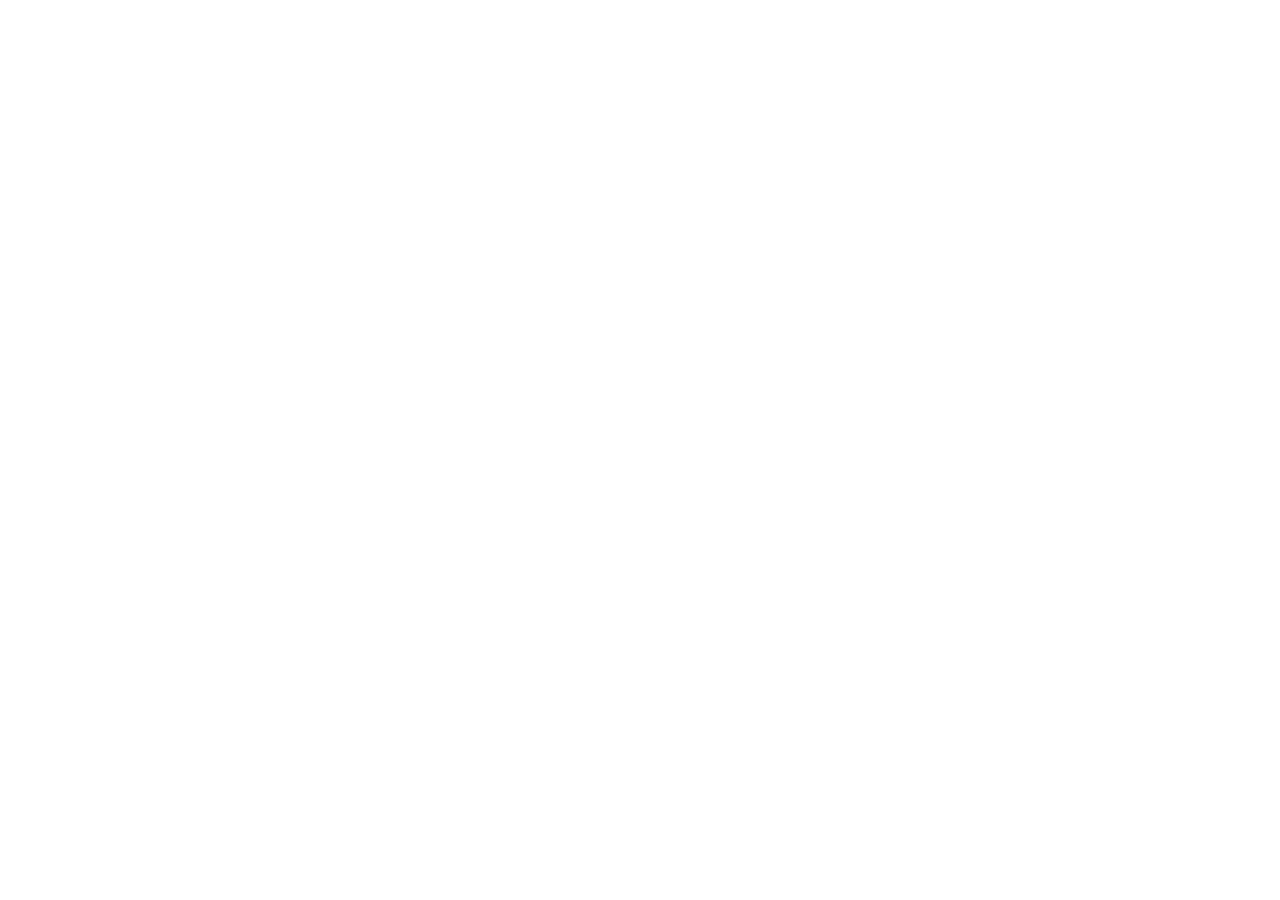
==== index.html @ 00ffcc56 "Subindo estrutura das pastas" ====
<!DOCTYPE html>
<html lang="en">

<head>
    <meta charset="UTF-8">
    <meta name="viewport" content="width=device-width, initial-scale=1.0">
    <title>Exercícios DS2</title>
    <link rel="stylesheet" href="style.css">
</head>

<body>





</body>
</html>
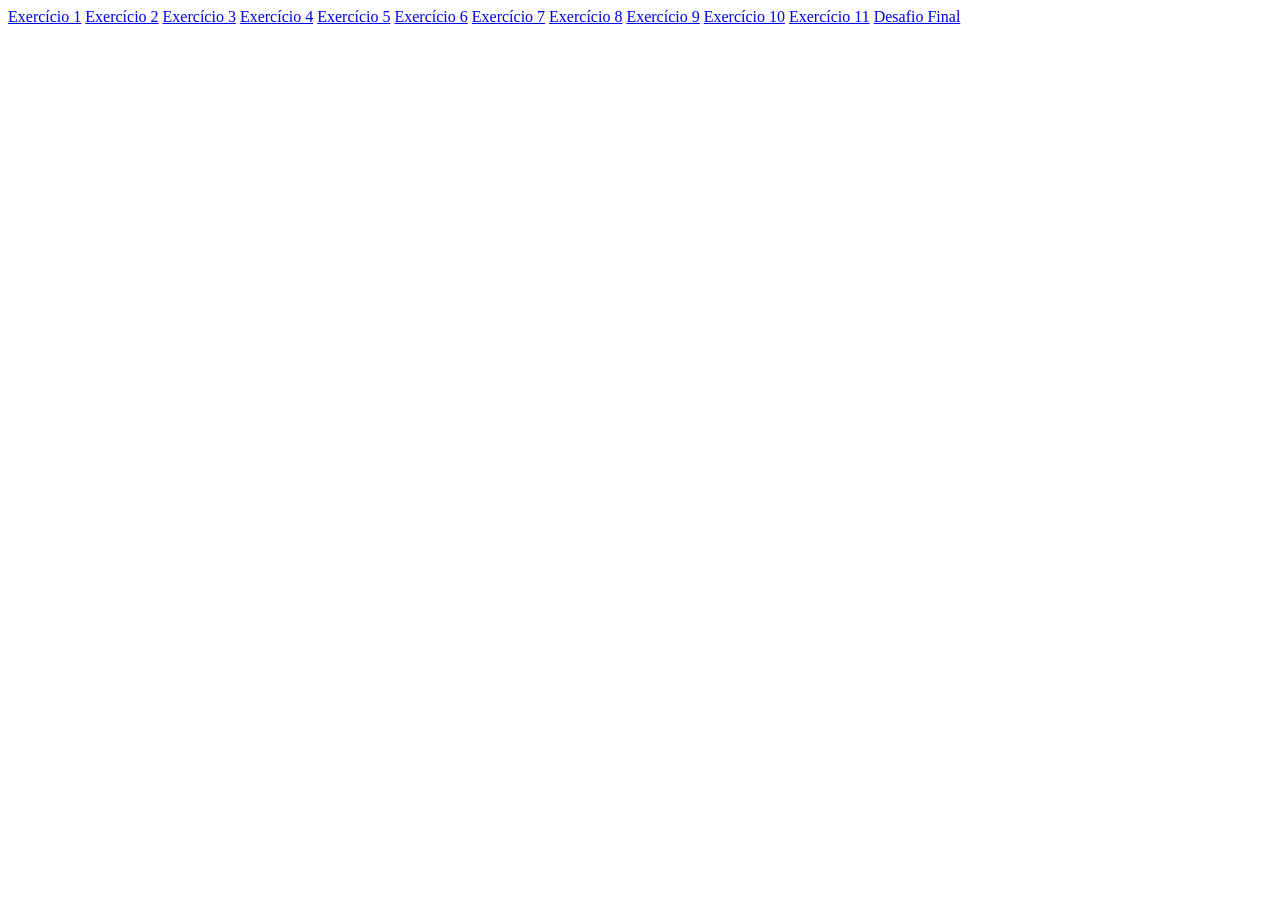
==== commit 95e54455: "docs: explica páginas estáticas e dinâmicas Subindo todas os arquivos das atividades para compor arq" ====
--- a/index.html
+++ b/index.html
@@ -1,18 +1,23 @@
 <!DOCTYPE html>
 <html lang="en">
-
 <head>
     <meta charset="UTF-8">
     <meta name="viewport" content="width=device-width, initial-scale=1.0">
-    <title>Exercícios DS2</title>
-    <link rel="stylesheet" href="style.css">
+    <title>Document</title>
 </head>
-
 <body>
-
-
-
-
-
+    <a href="exercicio1.html">Exercício 1</a>
+    <a href="exercicio2.html">Exercício 2</a>
+    <a href="exercicio3.html">Exercício 3</a>
+    <a href="exercicio4.html">Exercício 4</a>
+    <a href="exercicio5.html">Exercício 5</a>
+    <a href="exercicio6.html">Exercício 6</a>
+    <a href="exercicio7.html">Exercício 7</a>
+    <a href="exercicio8.html">Exercício 8</a>
+    <a href="exercicio9.html">Exercício 9</a>
+    <a href="exercicio10.html">Exercício 10</a>
+    <a href="exercicio11.html">Exercício 11</a>
+    <a href="dessafio_final.html">Desafio Final</a>
+    
 </body>
 </html>
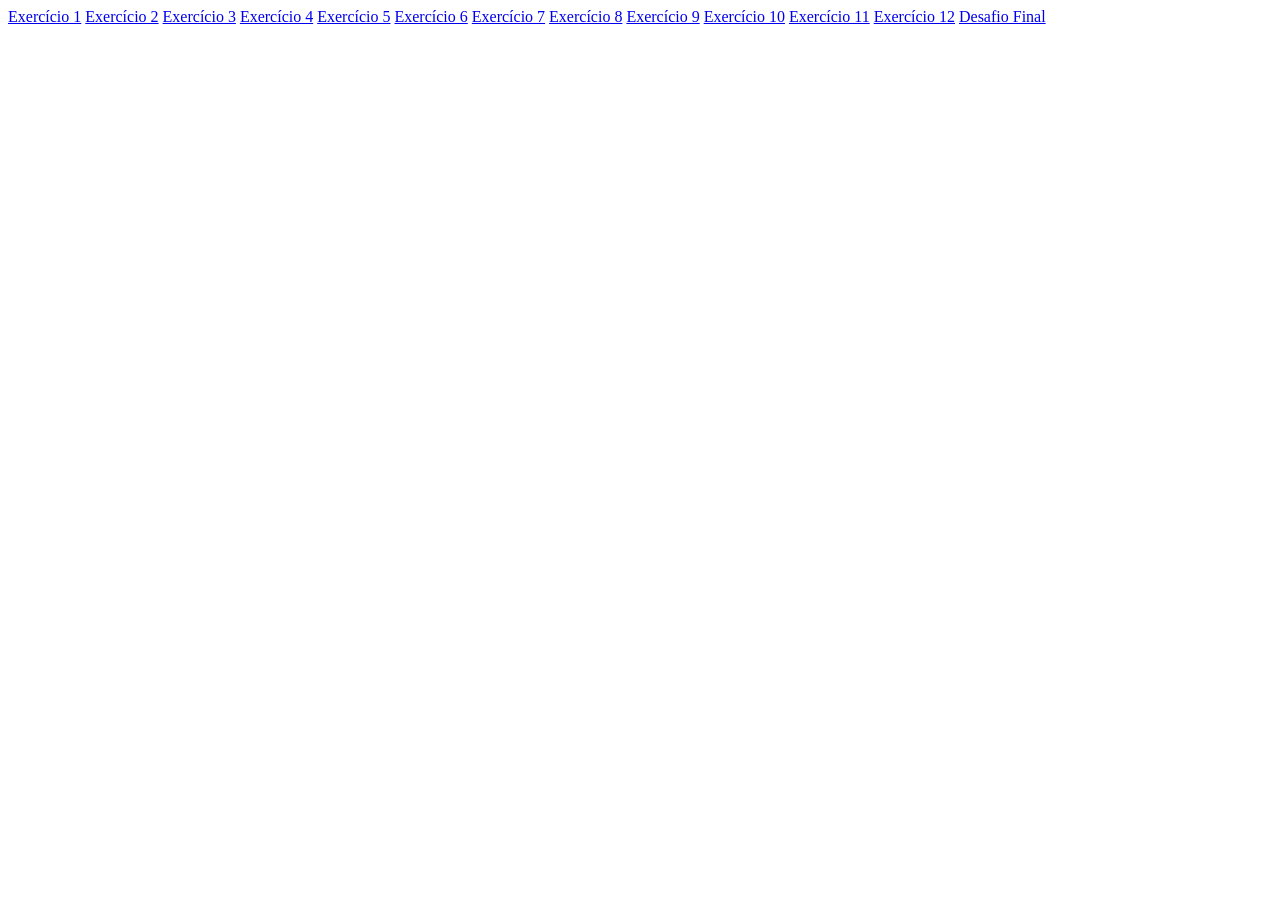
==== commit 94034b47: "feat: processa numeros com laco while" ====
--- a/index.html
+++ b/index.html
@@ -17,6 +17,7 @@
     <a href="exercicio9.html">Exercício 9</a>
     <a href="exercicio10.html">Exercício 10</a>
     <a href="exercicio11.html">Exercício 11</a>
+    <a href="exercicio12.html">Exercício 12</a>
     <a href="dessafio_final.html">Desafio Final</a>
     
 </body>
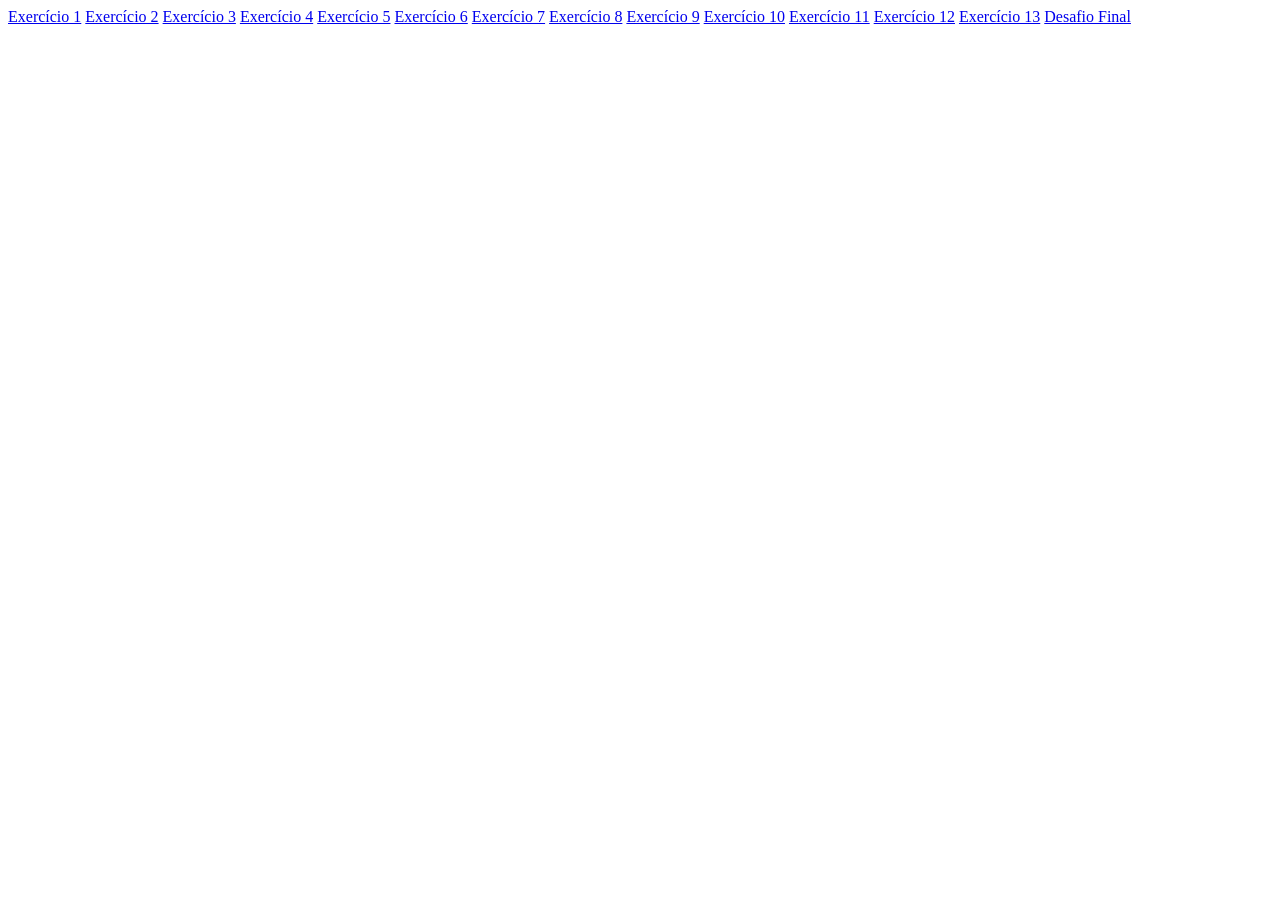
==== commit cc5d1dec: "refactor: organiza calculos em funcoes reutilizaveis" ====
--- a/index.html
+++ b/index.html
@@ -18,6 +18,7 @@
     <a href="exercicio10.html">Exercício 10</a>
     <a href="exercicio11.html">Exercício 11</a>
     <a href="exercicio12.html">Exercício 12</a>
+    <a href="exercicio13.html">Exercício 13</a>
     <a href="dessafio_final.html">Desafio Final</a>
     
 </body>
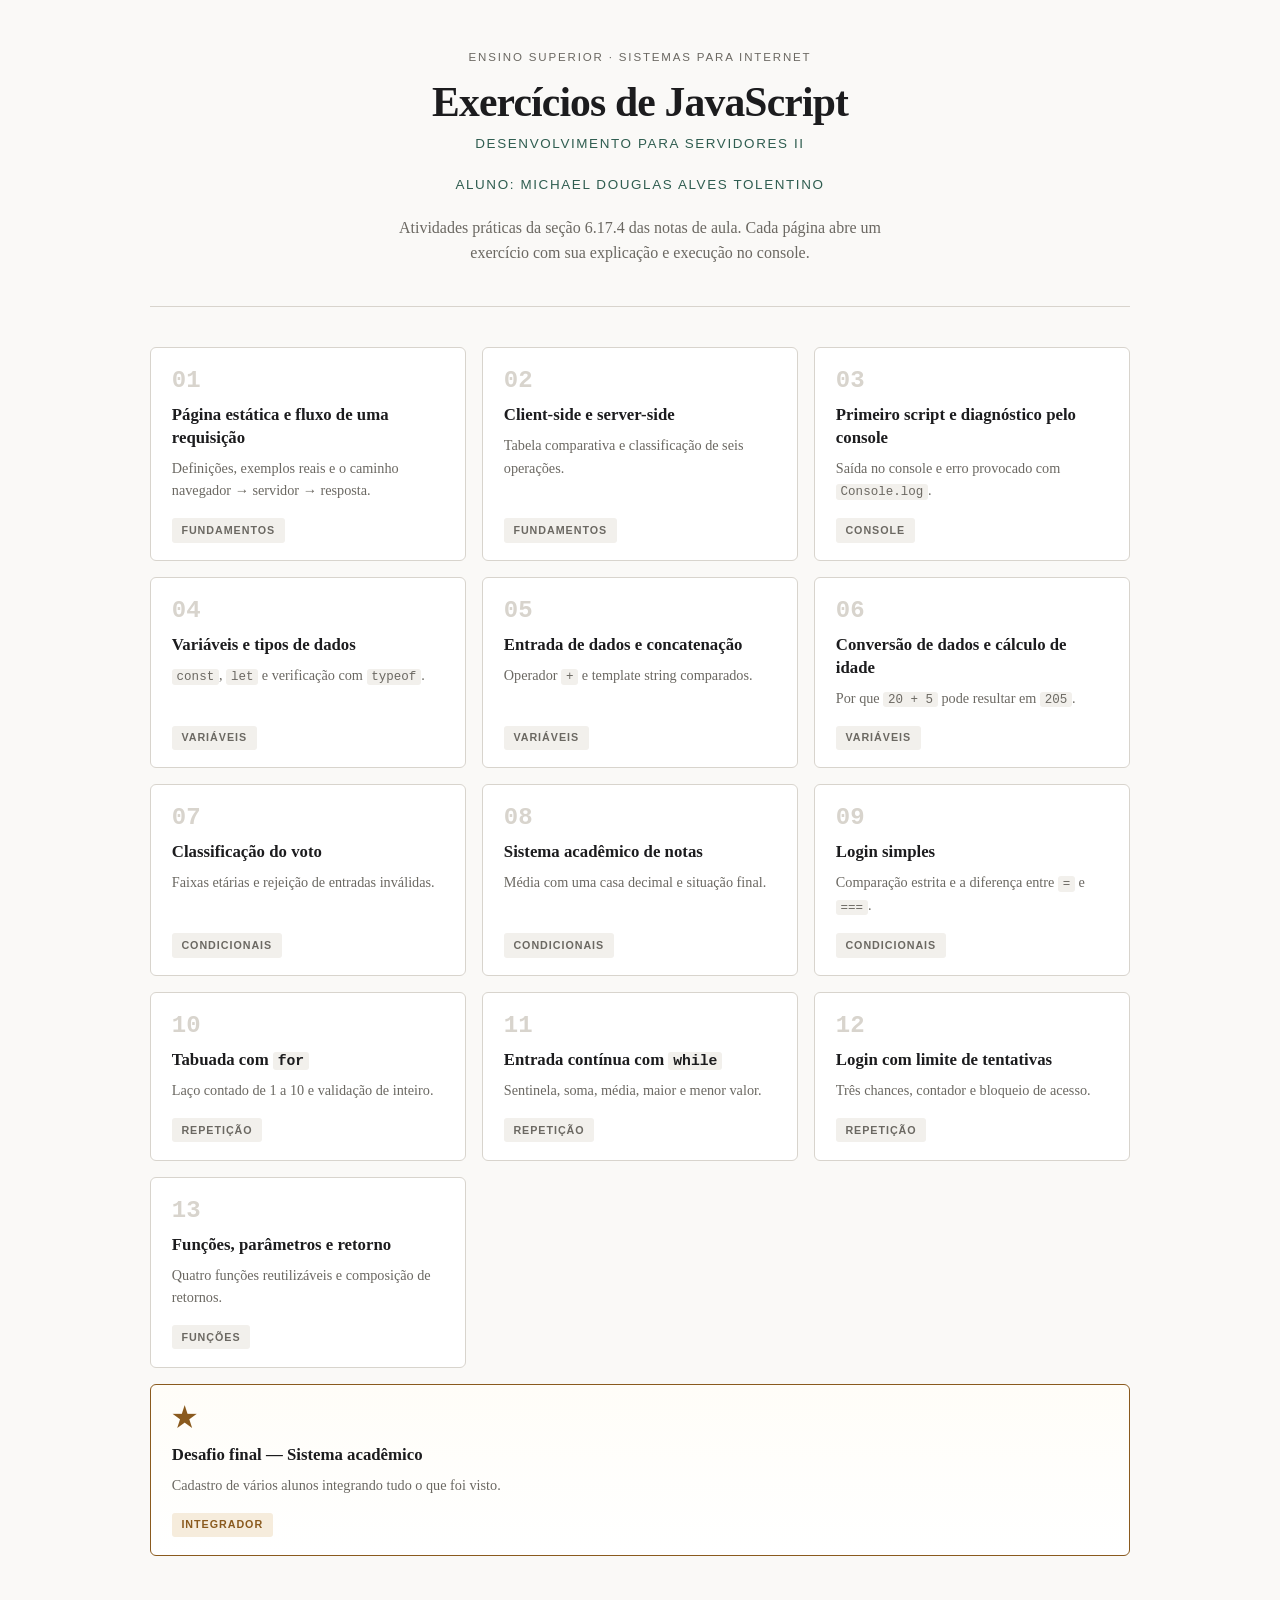
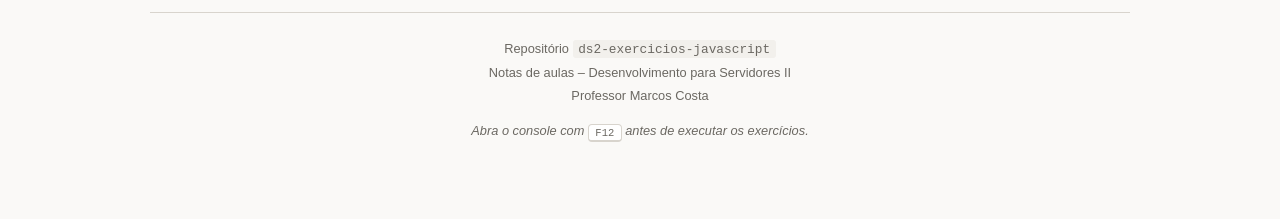
==== commit 5ec3eb83: "Desafio Final" ====
--- a/index.html
+++ b/index.html
@@ -1,25 +1,138 @@
 <!DOCTYPE html>
-<html lang="en">
+<html lang="pt-BR">
 <head>
-    <meta charset="UTF-8">
-    <meta name="viewport" content="width=device-width, initial-scale=1.0">
-    <title>Document</title>
+  <meta charset="UTF-8">
+  <meta name="viewport" content="width=device-width, initial-scale=1.0">
+  <title>Exercícios de JavaScript — Desenvolvimento para Servidores II</title>
+  <link rel="stylesheet" href="css/Style.css">
 </head>
 <body>
-    <a href="exercicio1.html">Exercício 1</a>
-    <a href="exercicio2.html">Exercício 2</a>
-    <a href="exercicio3.html">Exercício 3</a>
-    <a href="exercicio4.html">Exercício 4</a>
-    <a href="exercicio5.html">Exercício 5</a>
-    <a href="exercicio6.html">Exercício 6</a>
-    <a href="exercicio7.html">Exercício 7</a>
-    <a href="exercicio8.html">Exercício 8</a>
-    <a href="exercicio9.html">Exercício 9</a>
-    <a href="exercicio10.html">Exercício 10</a>
-    <a href="exercicio11.html">Exercício 11</a>
-    <a href="exercicio12.html">Exercício 12</a>
-    <a href="exercicio13.html">Exercício 13</a>
-    <a href="dessafio_final.html">Desafio Final</a>
-    
+<main>
+
+  <header class="cabecalho">
+    <p class="etiqueta">Ensino Superior &middot; Sistemas para Internet</p>
+    <h1>Exercícios de JavaScript</h1>
+    <p class="subtitulo">Desenvolvimento para Servidores II</p>
+    <p class="subtitulo">Aluno: Michael Douglas Alves Tolentino</p>
+    <p class="descricao">
+      Atividades práticas da seção 6.17.4 das notas de aula. Cada página abre um
+      exercício com sua explicação e execução no console.
+    </p>
+  </header>
+
+  <nav class="grade" aria-label="Lista de exercícios">
+
+    <a class="cartao" href="exercicio1.html">
+      <span class="numero">01</span>
+      <span class="titulo">Página estática e fluxo de uma requisição</span>
+      <span class="descricao-cartao">Definições, exemplos reais e o caminho navegador → servidor → resposta.</span>
+      <span class="tema">Fundamentos</span>
+    </a>
+
+    <a class="cartao" href="exercicio2.html">
+      <span class="numero">02</span>
+      <span class="titulo">Client-side e server-side</span>
+      <span class="descricao-cartao">Tabela comparativa e classificação de seis operações.</span>
+      <span class="tema">Fundamentos</span>
+    </a>
+
+    <a class="cartao" href="exercicio3.html">
+      <span class="numero">03</span>
+      <span class="titulo">Primeiro script e diagnóstico pelo console</span>
+      <span class="descricao-cartao">Saída no console e erro provocado com <code>Console.log</code>.</span>
+      <span class="tema">Console</span>
+    </a>
+
+    <a class="cartao" href="exercicio4.html">
+      <span class="numero">04</span>
+      <span class="titulo">Variáveis e tipos de dados</span>
+      <span class="descricao-cartao"><code>const</code>, <code>let</code> e verificação com <code>typeof</code>.</span>
+      <span class="tema">Variáveis</span>
+    </a>
+
+    <a class="cartao" href="exercicio5.html">
+      <span class="numero">05</span>
+      <span class="titulo">Entrada de dados e concatenação</span>
+      <span class="descricao-cartao">Operador <code>+</code> e template string comparados.</span>
+      <span class="tema">Variáveis</span>
+    </a>
+
+    <a class="cartao" href="exercicio6.html">
+      <span class="numero">06</span>
+      <span class="titulo">Conversão de dados e cálculo de idade</span>
+      <span class="descricao-cartao">Por que <code>20 + 5</code> pode resultar em <code>205</code>.</span>
+      <span class="tema">Variáveis</span>
+    </a>
+
+    <a class="cartao" href="exercicio7.html">
+      <span class="numero">07</span>
+      <span class="titulo">Classificação do voto</span>
+      <span class="descricao-cartao">Faixas etárias e rejeição de entradas inválidas.</span>
+      <span class="tema">Condicionais</span>
+    </a>
+
+    <a class="cartao" href="exercicio8.html">
+      <span class="numero">08</span>
+      <span class="titulo">Sistema acadêmico de notas</span>
+      <span class="descricao-cartao">Média com uma casa decimal e situação final.</span>
+      <span class="tema">Condicionais</span>
+    </a>
+
+    <a class="cartao" href="exercicio9.html">
+      <span class="numero">09</span>
+      <span class="titulo">Login simples</span>
+      <span class="descricao-cartao">Comparação estrita e a diferença entre <code>=</code> e <code>===</code>.</span>
+      <span class="tema">Condicionais</span>
+    </a>
+
+    <a class="cartao" href="exercicio10.html">
+      <span class="numero">10</span>
+      <span class="titulo">Tabuada com <code>for</code></span>
+      <span class="descricao-cartao">Laço contado de 1 a 10 e validação de inteiro.</span>
+      <span class="tema">Repetição</span>
+    </a>
+
+    <a class="cartao" href="exercicio11.html">
+      <span class="numero">11</span>
+      <span class="titulo">Entrada contínua com <code>while</code></span>
+      <span class="descricao-cartao">Sentinela, soma, média, maior e menor valor.</span>
+      <span class="tema">Repetição</span>
+    </a>
+
+    <a class="cartao" href="exercicio12.html">
+      <span class="numero">12</span>
+      <span class="titulo">Login com limite de tentativas</span>
+      <span class="descricao-cartao">Três chances, contador e bloqueio de acesso.</span>
+      <span class="tema">Repetição</span>
+    </a>
+
+    <a class="cartao" href="exercicio13.html">
+      <span class="numero">13</span>
+      <span class="titulo">Funções, parâmetros e retorno</span>
+      <span class="descricao-cartao">Quatro funções reutilizáveis e composição de retornos.</span>
+      <span class="tema">Funções</span>
+    </a>
+
+    <a class="cartao destaque" href="dessafio_final.html">
+      <span class="numero">★</span>
+      <span class="titulo">Desafio final — Sistema acadêmico</span>
+      <span class="descricao-cartao">Cadastro de vários alunos integrando tudo o que foi visto.</span>
+      <span class="tema">Integrador</span>
+    </a>
+
+  </nav>
+
+  <footer>
+    <p>
+      Repositório <code>ds2-exercicios-javascript</code><br>
+      Notas de aulas &ndash; Desenvolvimento para Servidores II<br>
+      Professor Marcos Costa
+    </p>
+    <p class="dica">
+      Abra o console com <kbd>F12</kbd> antes de executar os exercícios.
+    </p>
+  </footer>
+
+</main>
 </body>
 </html>
--- a/css/Style.css
+++ b/css/Style.css
@@ -0,0 +1,205 @@
+:root {
+  --tinta: #1c1c1e;
+  --papel: #faf9f7;
+  --linha: #d8d4cd;
+  --suave: #f2f0ec;
+  --apoio: #6b6862;
+  --destaque: #2f5d50;
+  --dourado: #8a5a1e;
+}
+
+* { box-sizing: border-box; }
+
+body {
+  margin: 0;
+  padding: 3rem 1.25rem 4rem;
+  background: var(--papel);
+  color: var(--tinta);
+  font-family: Georgia, "Times New Roman", serif;
+  line-height: 1.6;
+}
+
+main { max-width: 980px; margin: 0 auto; }
+
+/* ---------- Cabeçalho ---------- */
+
+.cabecalho {
+  text-align: center;
+  padding-bottom: 2.5rem;
+  margin-bottom: 2.5rem;
+  border-bottom: 1px solid var(--linha);
+}
+
+.etiqueta {
+  font-family: Arial, Helvetica, sans-serif;
+  font-size: .72rem;
+  text-transform: uppercase;
+  letter-spacing: .16em;
+  color: var(--apoio);
+  margin: 0 0 .8rem;
+}
+
+.cabecalho h1 {
+  font-size: 2.6rem;
+  line-height: 1.15;
+  margin: 0 0 .4rem;
+  letter-spacing: -.02em;
+}
+
+.subtitulo {
+  font-family: Arial, Helvetica, sans-serif;
+  font-size: .84rem;
+  text-transform: uppercase;
+  letter-spacing: .12em;
+  color: var(--destaque);
+  margin: 0 0 1.2rem;
+}
+
+.descricao {
+  max-width: 34rem;
+  margin: 0 auto;
+  font-size: 1rem;
+  color: var(--apoio);
+}
+
+/* ---------- Grade de cartões ---------- */
+
+.grade {
+  display: grid;
+  grid-template-columns: repeat(auto-fill, minmax(270px, 1fr));
+  gap: 1rem;
+}
+
+.cartao {
+  display: flex;
+  flex-direction: column;
+  position: relative;
+  padding: 1.3rem 1.3rem 1.1rem;
+  border: 1px solid var(--linha);
+  border-radius: 6px;
+  background: #fff;
+  text-decoration: none;
+  color: inherit;
+  transition: transform .15s ease, box-shadow .15s ease, border-color .15s ease;
+}
+
+.cartao:hover,
+.cartao:focus-visible {
+  transform: translateY(-3px);
+  border-color: var(--destaque);
+  box-shadow: 0 6px 18px rgba(28, 28, 30, .08);
+  outline: none;
+}
+
+.cartao:focus-visible { outline: 2px solid var(--destaque); outline-offset: 2px; }
+
+.numero {
+  font-family: Consolas, "Courier New", monospace;
+  font-size: 1.5rem;
+  font-weight: bold;
+  color: var(--linha);
+  line-height: 1;
+  margin-bottom: .7rem;
+  transition: color .15s ease;
+}
+
+.cartao:hover .numero { color: var(--destaque); }
+
+.titulo {
+  font-size: 1.05rem;
+  font-weight: bold;
+  line-height: 1.35;
+  margin-bottom: .45rem;
+}
+
+.descricao-cartao {
+  font-size: .89rem;
+  color: var(--apoio);
+  flex-grow: 1;
+  margin-bottom: 1rem;
+}
+
+.tema {
+  align-self: flex-start;
+  font-family: Arial, Helvetica, sans-serif;
+  font-size: .67rem;
+  font-weight: bold;
+  text-transform: uppercase;
+  letter-spacing: .09em;
+  color: var(--apoio);
+  background: var(--suave);
+  padding: .22rem .6rem;
+  border-radius: 3px;
+}
+
+/* Cartão do desafio final */
+
+.cartao.destaque {
+  border-color: var(--dourado);
+  background: linear-gradient(#fffdf8, #fff);
+  grid-column: 1 / -1;
+}
+
+.cartao.destaque:hover { border-color: var(--dourado); }
+
+.cartao.destaque .numero { color: var(--dourado); font-size: 1.7rem; }
+.cartao.destaque .tema { background: #f6ecdc; color: var(--dourado); }
+
+/* Código dentro dos cartões */
+
+.cartao code {
+  font-family: Consolas, "Courier New", monospace;
+  font-size: .88em;
+  background: var(--suave);
+  padding: .05rem .3rem;
+  border-radius: 3px;
+}
+
+/* ---------- Rodapé ---------- */
+
+footer {
+  margin-top: 3.5rem;
+  padding-top: 1.5rem;
+  border-top: 1px solid var(--linha);
+  text-align: center;
+  font-family: Arial, Helvetica, sans-serif;
+  font-size: .8rem;
+  color: var(--apoio);
+  line-height: 1.8;
+}
+
+footer p { margin: 0 0 .8rem; }
+
+footer code {
+  font-family: Consolas, "Courier New", monospace;
+  background: var(--suave);
+  padding: .1rem .35rem;
+  border-radius: 3px;
+}
+
+.dica { font-style: italic; }
+
+kbd {
+  font-family: Consolas, "Courier New", monospace;
+  font-size: .82em;
+  font-style: normal;
+  background: #fff;
+  border: 1px solid var(--linha);
+  border-bottom-width: 2px;
+  border-radius: 4px;
+  padding: .1rem .4rem;
+}
+
+/* ---------- Responsivo ---------- */
+
+@media (max-width: 620px) {
+  body { padding: 2rem 1rem 3rem; }
+  .cabecalho h1 { font-size: 2rem; }
+  .cabecalho { padding-bottom: 1.8rem; margin-bottom: 1.8rem; }
+  .grade { grid-template-columns: 1fr; }
+}
+
+@media (prefers-reduced-motion: reduce) {
+  .cartao { transition: none; }
+  .cartao:hover { transform: none; }
+}
